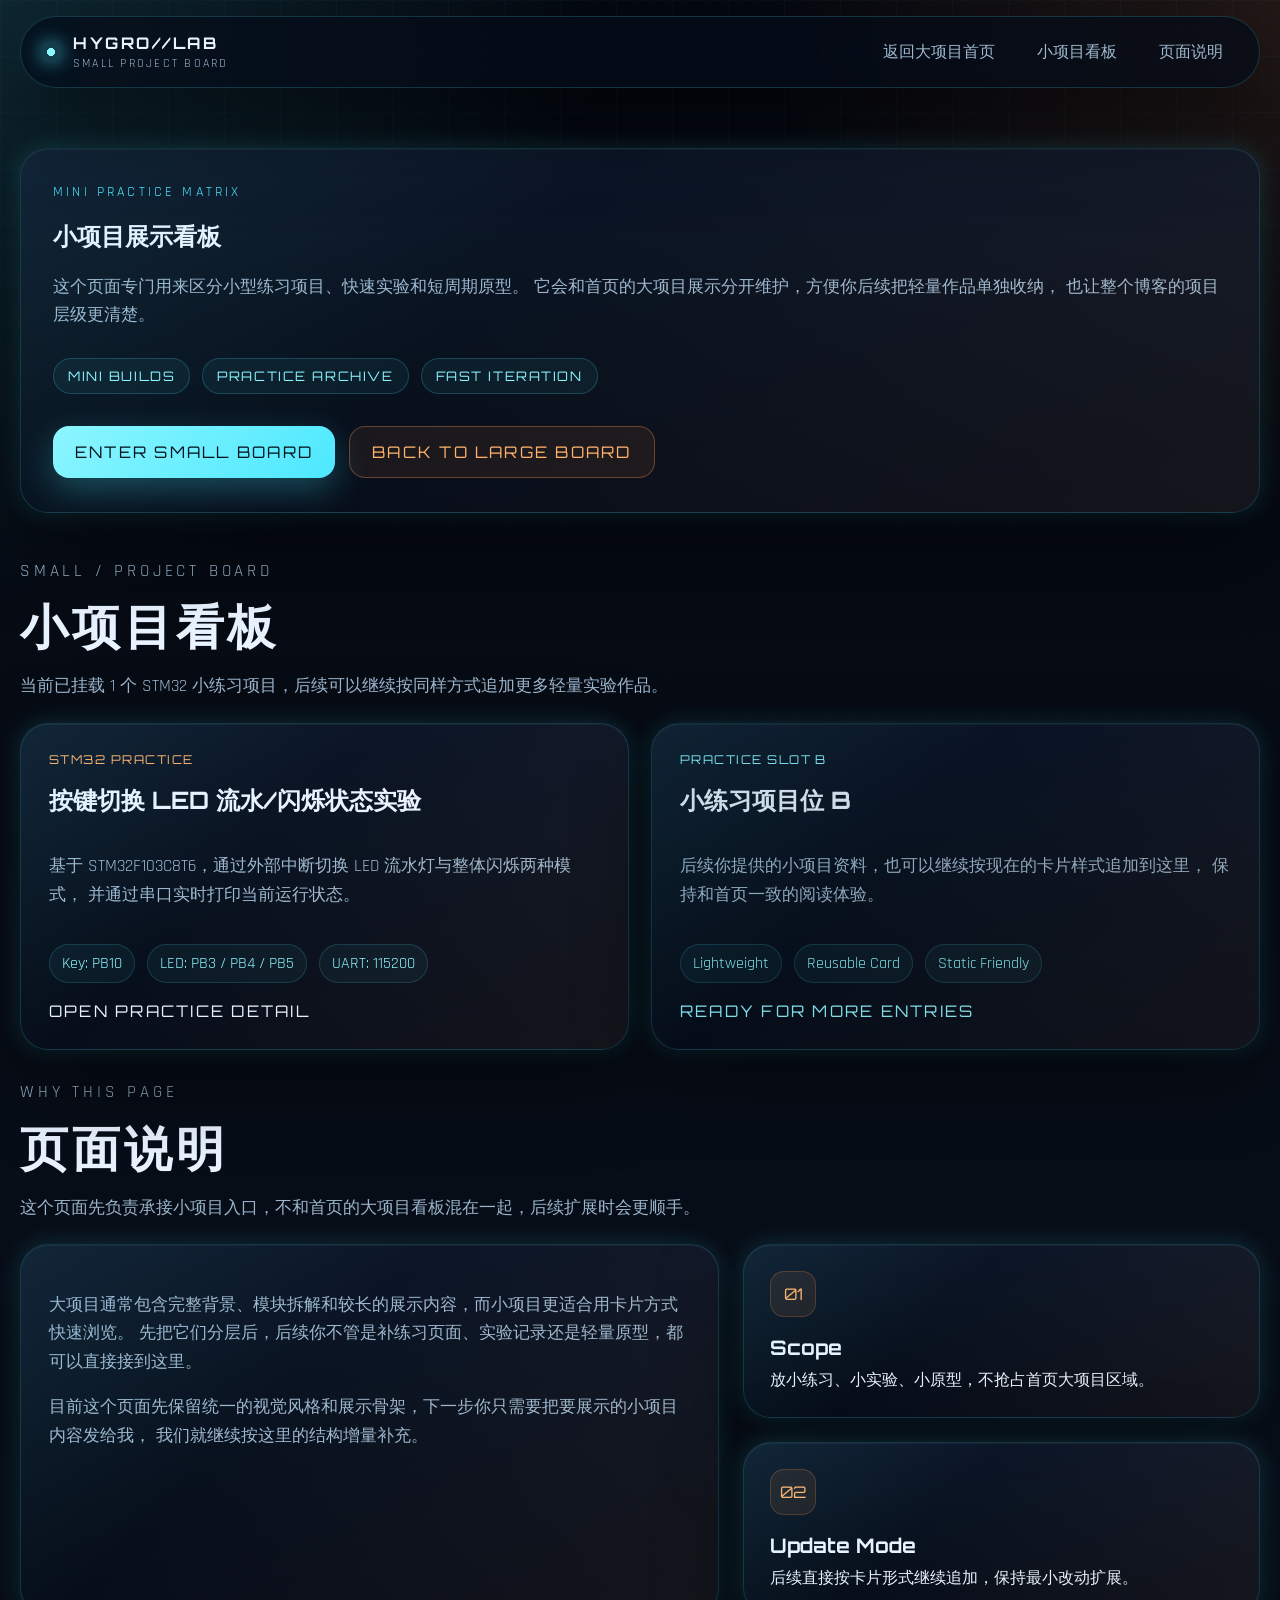
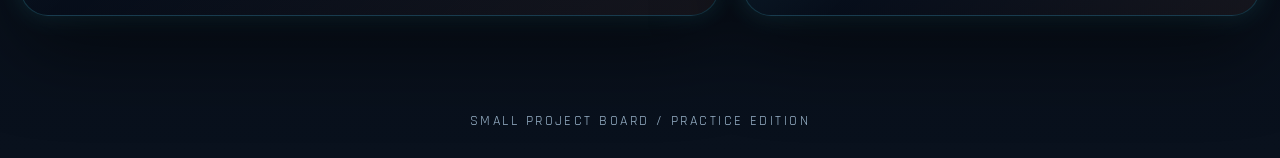
==== small-projects.html @ 7ac25c99 "test: add stm32 led project page and update small project board" ====
<!DOCTYPE html>
<html lang="zh-CN">
<head>
    <meta charset="UTF-8">
    <meta name="viewport" content="width=device-width, initial-scale=1.0">
    <meta name="description" content="小项目展示看板，用于归档练习项目、轻量实验和快速原型。">
    <title>Personal Project Blog | Small Projects</title>
    <link rel="preconnect" href="https://fonts.googleapis.com">
    <link rel="preconnect" href="https://fonts.gstatic.com" crossorigin>
    <link href="https://fonts.googleapis.com/css2?family=Orbitron:wght@500;700;800&family=Rajdhani:wght@400;500;600;700&display=swap" rel="stylesheet">
    <link rel="stylesheet" href="style.css">
</head>
<body>
    <div class="page-noise"></div>
    <div class="page-grid"></div>

    <header class="site-header">
        <a class="brand" href="index.html#home">
            <span class="brand-mark"></span>
            <span class="brand-text">
                <strong>HYGRO//LAB</strong>
                <small>Small Project Board</small>
            </span>
        </a>

        <nav class="site-nav" aria-label="小项目导航">
            <a href="index.html#home">返回大项目首页</a>
            <a href="#small-projects-board">小项目看板</a>
            <a href="#about-small">页面说明</a>
        </nav>
    </header>

    <main>
        <section class="home-hero section-shell" id="small-home">
            <div class="panel home-hero-panel">
                <p class="eyebrow">MINI PRACTICE MATRIX</p>
                <h1>小项目展示看板</h1>
                <p class="hero-text">
                    这个页面专门用来区分小型练习项目、快速实验和短周期原型。
                    它会和首页的大项目展示分开维护，方便你后续把轻量作品单独收纳，
                    也让整个博客的项目层级更清楚。
                </p>

                <div class="hero-tags">
                    <span>Mini Builds</span>
                    <span>Practice Archive</span>
                    <span>Fast Iteration</span>
                </div>

                <div class="hero-actions">
                    <a class="primary-link" href="#small-projects-board">ENTER SMALL BOARD</a>
                    <a class="secondary-link" href="index.html#large-projects">BACK TO LARGE BOARD</a>
                </div>
            </div>
        </section>

        <section class="section-shell board-section" id="small-projects-board">
            <div class="section-heading">
                <p class="eyebrow">SMALL / PROJECT BOARD</p>
                <h2>小项目看板</h2>
                <p>当前已挂载 1 个 STM32 小练习项目，后续可以继续按同样方式追加更多轻量实验作品。</p>
            </div>

            <div class="project-board multi-board">
                <a class="project-card" href="project-stm32f103-led-mode-switch.html">
                    <span class="card-badge">STM32 PRACTICE</span>
                    <h3>按键切换 LED 流水/闪烁状态实验</h3>
                    <p>
                        基于 STM32F103C8T6，通过外部中断切换 LED 流水灯与整体闪烁两种模式，
                        并通过串口实时打印当前运行状态。
                    </p>

                    <ul class="card-meta">
                        <li>Key: PB10</li>
                        <li>LED: PB3 / PB4 / PB5</li>
                        <li>UART: 115200</li>
                    </ul>

                    <span class="card-link">OPEN PRACTICE DETAIL</span>
                </a>

                <article class="project-card project-card-placeholder">
                    <span class="card-badge">PRACTICE SLOT B</span>
                    <h3>小练习项目位 B</h3>
                    <p>
                        后续你提供的小项目资料，也可以继续按现在的卡片样式追加到这里，
                        保持和首页一致的阅读体验。
                    </p>

                    <ul class="card-meta">
                        <li>Lightweight</li>
                        <li>Reusable Card</li>
                        <li>Static Friendly</li>
                    </ul>

                    <span class="card-link">READY FOR MORE ENTRIES</span>
                </article>
            </div>
        </section>

        <section class="section-shell" id="about-small">
            <div class="section-heading">
                <p class="eyebrow">WHY THIS PAGE</p>
                <h2>页面说明</h2>
                <p>这个页面先负责承接小项目入口，不和首页的大项目看板混在一起，后续扩展时会更顺手。</p>
            </div>

            <div class="about-layout">
                <article class="about-card panel">
                    <p>
                        大项目通常包含完整背景、模块拆解和较长的展示内容，而小项目更适合用卡片方式快速浏览。
                        先把它们分层后，后续你不管是补练习页面、实验记录还是轻量原型，都可以直接接到这里。
                    </p>
                    <p>
                        目前这个页面先保留统一的视觉风格和展示骨架，下一步你只需要把要展示的小项目内容发给我，
                        我们就继续按这里的结构增量补充。
                    </p>
                </article>

                <div class="about-side-grid">
                    <article class="panel mini-info-card">
                        <span class="architecture-id">01</span>
                        <h3>Scope</h3>
                        <p>放小练习、小实验、小原型，不抢占首页大项目区域。</p>
                    </article>

                    <article class="panel mini-info-card">
                        <span class="architecture-id">02</span>
                        <h3>Update Mode</h3>
                        <p>后续直接按卡片形式继续追加，保持最小改动扩展。</p>
                    </article>
                </div>
            </div>
        </section>
    </main>

    <footer class="site-footer">
        <p>SMALL PROJECT BOARD / PRACTICE EDITION</p>
    </footer>
</body>
</html>
---- style.css ----
:root {
    --bg: #060b14;
    --bg-soft: #0b1220;
    --panel: rgba(8, 17, 31, 0.82);
    --panel-strong: rgba(6, 13, 25, 0.94);
    --line: rgba(86, 233, 255, 0.18);
    --line-strong: rgba(86, 233, 255, 0.45);
    --cyan: #4de8ff;
    --cyan-strong: #8cf6ff;
    --orange: #ff8c42;
    --orange-soft: #ffb26b;
    --green: #72ff85;
    --text: #e9f3ff;
    --muted: #9eb8cf;
    --danger: #ff6178;
    --shadow-lg: 0 32px 80px rgba(0, 0, 0, 0.5);
    --shadow-cyan: 0 0 24px rgba(77, 232, 255, 0.18);
    --radius-lg: 28px;
    --radius-md: 22px;
    --radius-sm: 16px;
    --max-width: 1240px;
}

* {
    box-sizing: border-box;
}

html {
    scroll-behavior: smooth;
    scroll-padding-top: 96px;
}

body {
    margin: 0;
    color: var(--text);
    font-family: "Rajdhani", sans-serif;
    background:
        radial-gradient(circle at top left, rgba(77, 232, 255, 0.14), transparent 28%),
        radial-gradient(circle at top right, rgba(255, 140, 66, 0.12), transparent 24%),
        linear-gradient(180deg, #040810 0%, #060b14 40%, #09111d 100%);
    min-height: 100vh;
    overflow-x: hidden;
}

img {
    display: block;
    width: 100%;
}

a {
    color: inherit;
    text-decoration: none;
}

.hero-text code,
.section-heading code,
.intro-copy code,
.architecture-card code,
.simulation-aside code,
.about-card code,
.mini-info-card code,
.project-card code {
    padding: 0.08em 0.45em;
    border-radius: 8px;
    border: 1px solid rgba(77, 232, 255, 0.2);
    background: rgba(77, 232, 255, 0.08);
    color: var(--cyan-strong);
    font-family: Consolas, "Courier New", monospace;
    font-size: 0.92em;
}

.page-noise,
.page-grid {
    position: fixed;
    inset: 0;
    pointer-events: none;
    z-index: -2;
}

.page-noise {
    opacity: 0.05;
    background-image:
        radial-gradient(circle at 20% 20%, rgba(255, 255, 255, 0.8) 0 0.5px, transparent 0.6px),
        radial-gradient(circle at 70% 55%, rgba(255, 255, 255, 0.5) 0 0.5px, transparent 0.6px);
    background-size: 18px 18px, 26px 26px;
}

.page-grid {
    z-index: -1;
    background-image:
        linear-gradient(rgba(77, 232, 255, 0.06) 1px, transparent 1px),
        linear-gradient(90deg, rgba(77, 232, 255, 0.06) 1px, transparent 1px);
    background-size: 56px 56px;
    mask-image: linear-gradient(180deg, rgba(0, 0, 0, 0.55), transparent 92%);
}

.site-header {
    position: sticky;
    top: 0;
    z-index: 10;
    width: min(calc(100% - 32px), var(--max-width));
    margin: 16px auto 0;
    padding: 16px 22px;
    border: 1px solid var(--line);
    border-radius: 999px;
    background: rgba(5, 12, 24, 0.72);
    backdrop-filter: blur(16px);
    box-shadow: var(--shadow-lg);
    display: flex;
    align-items: center;
    justify-content: space-between;
    gap: 20px;
}

.brand {
    display: inline-flex;
    align-items: center;
    gap: 14px;
    min-width: 0;
}

.brand-mark {
    width: 16px;
    aspect-ratio: 1;
    border-radius: 50%;
    background: radial-gradient(circle, var(--cyan-strong) 0 35%, rgba(77, 232, 255, 0.2) 36% 100%);
    box-shadow:
        0 0 18px rgba(77, 232, 255, 0.8),
        0 0 32px rgba(77, 232, 255, 0.35);
}

.brand-text {
    display: grid;
    gap: 2px;
}

.brand-text strong,
.section-heading h2,
.hero-copy h1,
.project-card h3,
.architecture-card h3,
.intro-copy h3 {
    font-family: "Orbitron", sans-serif;
}

.brand-text strong {
    font-size: 1rem;
    letter-spacing: 0.16em;
}

.brand-text small {
    color: var(--muted);
    font-size: 0.78rem;
    letter-spacing: 0.18em;
    text-transform: uppercase;
}

.site-nav {
    display: flex;
    align-items: center;
    justify-content: flex-end;
    flex-wrap: wrap;
    gap: 14px;
}

.site-nav a {
    color: var(--muted);
    font-size: 0.97rem;
    padding: 8px 14px;
    border-radius: 999px;
    transition: 180ms ease;
}

.site-nav a:hover,
.site-nav a:focus-visible {
    color: var(--text);
    background: rgba(77, 232, 255, 0.08);
    box-shadow: inset 0 0 0 1px rgba(77, 232, 255, 0.18);
}

main {
    width: min(calc(100% - 32px), var(--max-width));
    margin: 0 auto;
    padding: 32px 0 72px;
}

.section-shell {
    margin-top: 28px;
}

.panel,
.project-card,
.code-window {
    position: relative;
    overflow: hidden;
    border: 1px solid var(--line);
    border-radius: var(--radius-lg);
    background:
        linear-gradient(180deg, rgba(12, 23, 40, 0.9), rgba(6, 13, 25, 0.86)),
        rgba(8, 17, 31, 0.86);
    box-shadow: var(--shadow-lg), var(--shadow-cyan), inset 0 1px 0 rgba(255, 255, 255, 0.05);
}

.panel::before,
.project-card::before,
.code-window::before {
    content: "";
    position: absolute;
    inset: 0;
    background: linear-gradient(135deg, rgba(77, 232, 255, 0.08), transparent 38%, rgba(255, 140, 66, 0.06));
    pointer-events: none;
}

.hero {
    display: grid;
    grid-template-columns: minmax(0, 1.15fr) minmax(340px, 0.85fr);
    gap: 24px;
    align-items: stretch;
}

.home-hero {
    display: block;
}

.home-hero-panel {
    padding: 34px 32px;
}

.hero-copy,
.live-panel,
.data-panel,
.intro-copy,
.architecture-card,
.simulation-frame,
.simulation-aside,
.about-card {
    padding: 28px;
}

.eyebrow {
    margin: 0 0 10px;
    color: var(--cyan);
    font-size: 0.9rem;
    letter-spacing: 0.22em;
    text-transform: uppercase;
}

.hero-copy h1 {
    margin: 0;
    font-size: clamp(2.8rem, 6vw, 4.8rem);
    line-height: 0.96;
    letter-spacing: 0.04em;
}

.hero-text,
.section-heading p,
.intro-copy p,
.architecture-card p,
.simulation-aside p,
.about-card p,
.project-card p,
.simulation-frame figcaption {
    color: var(--muted);
    font-size: 1.08rem;
    line-height: 1.65;
}

.hero-tags {
    display: flex;
    flex-wrap: wrap;
    gap: 12px;
    margin-top: 28px;
}

.hero-tags span,
.card-badge,
.panel-code {
    font-family: "Orbitron", sans-serif;
    letter-spacing: 0.12em;
    text-transform: uppercase;
}

.hero-tags span {
    padding: 9px 14px;
    border: 1px solid rgba(77, 232, 255, 0.2);
    border-radius: 999px;
    background: rgba(77, 232, 255, 0.06);
    color: var(--cyan-strong);
    font-size: 0.82rem;
}

.hero-actions {
    display: flex;
    flex-wrap: wrap;
    gap: 14px;
    margin-top: 32px;
}

.primary-link,
.secondary-link,
.sim-button {
    position: relative;
    display: inline-flex;
    align-items: center;
    justify-content: center;
    gap: 10px;
    min-height: 52px;
    padding: 0 22px;
    border-radius: 16px;
    font-family: "Orbitron", sans-serif;
    letter-spacing: 0.14em;
    text-transform: uppercase;
    transition: transform 180ms ease, box-shadow 180ms ease, border-color 180ms ease;
}

.primary-link,
.sim-button {
    color: #03141e;
    background: linear-gradient(135deg, var(--cyan-strong), var(--cyan));
    box-shadow: 0 12px 34px rgba(77, 232, 255, 0.28);
}

.secondary-link {
    border: 1px solid rgba(255, 140, 66, 0.35);
    background: rgba(255, 140, 66, 0.08);
    color: var(--orange-soft);
}

.primary-link:hover,
.primary-link:focus-visible,
.secondary-link:hover,
.secondary-link:focus-visible,
.sim-button:hover,
.sim-button:focus-visible {
    transform: translateY(-2px);
}

.sim-button::before {
    content: "";
    position: absolute;
    inset: 1px;
    border-radius: inherit;
    background: linear-gradient(90deg, transparent, rgba(255, 255, 255, 0.55), transparent);
    transform: translateX(-120%);
    animation: scan-button 3s linear infinite;
}

.sim-button:active {
    transform: translateY(1px) scale(0.98);
    box-shadow:
        0 0 0 1px rgba(77, 232, 255, 0.65),
        0 0 32px rgba(77, 232, 255, 0.48),
        0 0 56px rgba(77, 232, 255, 0.22);
}

.sim-button span {
    position: relative;
    z-index: 1;
}

.telemetry-stack {
    display: grid;
    gap: 24px;
}

.live-panel {
    min-height: 200px;
}

.panel-head,
.signal-list li,
.window-bar {
    display: flex;
    align-items: center;
    justify-content: space-between;
    gap: 16px;
}

.panel-title {
    font-family: "Orbitron", sans-serif;
    font-size: 0.92rem;
    letter-spacing: 0.18em;
    color: var(--text);
}

.panel-code {
    color: var(--orange-soft);
    font-size: 0.75rem;
}

.live-chip {
    display: inline-flex;
    align-items: center;
    gap: 12px;
    margin-top: 22px;
    padding: 14px 18px;
    border-radius: 999px;
    border: 1px solid rgba(114, 255, 133, 0.28);
    background: rgba(114, 255, 133, 0.08);
    color: #caffd0;
    font-family: "Orbitron", sans-serif;
    letter-spacing: 0.16em;
}

.live-dot {
    width: 14px;
    aspect-ratio: 1;
    border-radius: 50%;
    background: var(--green);
    box-shadow:
        0 0 12px rgba(114, 255, 133, 0.9),
        0 0 28px rgba(114, 255, 133, 0.5);
    animation: pulse-live 1.8s ease-in-out infinite;
}

.signal-list {
    list-style: none;
    padding: 0;
    margin: 26px 0 0;
}

.signal-list li {
    padding: 12px 0;
    border-bottom: 1px solid rgba(255, 255, 255, 0.06);
    color: var(--muted);
    font-size: 1rem;
}

.signal-list strong {
    color: var(--text);
    font-size: 1.04rem;
}

.telemetry-grid {
    display: grid;
    grid-template-columns: repeat(2, minmax(0, 1fr));
    gap: 24px;
}

.data-panel {
    min-height: 340px;
}

.gauge {
    position: relative;
    margin-top: 22px;
    height: 230px;
}

.gauge-arc,
.gauge-cutout {
    position: absolute;
    left: 50%;
    transform: translateX(-50%);
    border-radius: 999px 999px 0 0;
}

.gauge-arc {
    bottom: 24px;
    width: 240px;
    height: 120px;
    background:
        conic-gradient(from 180deg,
        rgba(255, 140, 66, 0.96) 0deg 48deg,
        rgba(255, 194, 104, 0.96) 48deg 82deg,
        rgba(77, 232, 255, 0.96) 82deg 180deg);
    box-shadow: 0 0 24px rgba(77, 232, 255, 0.18);
}

.gauge-cutout {
    bottom: 39px;
    width: 188px;
    height: 94px;
    background: linear-gradient(180deg, #0a1323, #030812);
}

.gauge-needle {
    position: absolute;
    left: 50%;
    bottom: 24px;
    width: 110px;
    height: 4px;
    border-radius: 999px;
    background: linear-gradient(90deg, rgba(255, 255, 255, 0.04), var(--cyan-strong));
    transform-origin: 0 50%;
    transform: rotate(-180deg);
    animation: gauge-sweep 1.6s cubic-bezier(0.2, 0.85, 0.22, 1) forwards;
    box-shadow: 0 0 22px rgba(77, 232, 255, 0.42);
}

.gauge-core {
    position: absolute;
    left: 50%;
    bottom: 18px;
    width: 22px;
    aspect-ratio: 1;
    border-radius: 50%;
    transform: translateX(-50%);
    background: radial-gradient(circle, var(--cyan-strong) 0 28%, #0d1b30 30% 100%);
    border: 2px solid rgba(77, 232, 255, 0.35);
    box-shadow: 0 0 18px rgba(77, 232, 255, 0.3);
}

.gauge-ticks span {
    position: absolute;
    left: 50%;
    bottom: 24px;
    width: 2px;
    height: 18px;
    background: rgba(233, 243, 255, 0.5);
    transform-origin: 50% 96px;
    transform:
        translateX(-50%)
        rotate(calc(-90deg + (var(--tick) * 18deg)))
        translateY(-96px);
}

.gauge-label {
    position: absolute;
    bottom: 0;
    color: var(--muted);
    font-size: 0.96rem;
}

.gauge-left {
    left: 10px;
}

.gauge-center {
    left: 50%;
    transform: translateX(-50%);
    color: var(--cyan-strong);
    font-family: "Orbitron", sans-serif;
}

.gauge-right {
    right: 8px;
}

.water-ball {
    position: relative;
    width: min(220px, 100%);
    aspect-ratio: 1;
    margin: 26px auto 0;
    border-radius: 50%;
    overflow: hidden;
    border: 1px solid rgba(77, 232, 255, 0.28);
    background:
        radial-gradient(circle at 50% 24%, rgba(255, 255, 255, 0.22), transparent 28%),
        linear-gradient(180deg, rgba(255, 255, 255, 0.08), rgba(77, 232, 255, 0.03));
    box-shadow:
        inset 0 0 30px rgba(77, 232, 255, 0.12),
        0 0 28px rgba(77, 232, 255, 0.12);
}

.water-fill {
    position: absolute;
    inset: auto 0 0;
    height: 65%;
    background: linear-gradient(180deg, rgba(77, 232, 255, 0.86), rgba(13, 118, 161, 0.92));
}

.wave {
    position: absolute;
    left: -10%;
    width: 120%;
    height: 54px;
    background: rgba(255, 255, 255, 0.35);
    border-radius: 44%;
}

.wave-a {
    top: -24px;
    opacity: 0.75;
    animation: wave-shift 5.8s linear infinite;
}

.wave-b {
    top: -18px;
    opacity: 0.4;
    animation: wave-shift 7.2s linear infinite reverse;
}

.wave-c {
    top: -8px;
    opacity: 0.24;
    animation: wave-rise 6.4s ease-in-out infinite;
}

.water-content {
    position: absolute;
    inset: 0;
    z-index: 1;
    display: grid;
    place-items: center;
    text-align: center;
}

.water-content strong {
    display: block;
    font-family: "Orbitron", sans-serif;
    font-size: 2.5rem;
    letter-spacing: 0.08em;
}

.water-content span {
    color: var(--muted);
    font-size: 1rem;
    letter-spacing: 0.08em;
}

.section-heading {
    margin-bottom: 22px;
}

.section-heading h2 {
    margin: 0;
    font-size: clamp(2rem, 4vw, 3rem);
    letter-spacing: 0.08em;
}

.section-heading p:last-child {
    max-width: 740px;
    margin: 12px 0 0;
}

.board-section {
    padding-top: 16px;
}

.project-board {
    display: grid;
    grid-template-columns: repeat(1, minmax(0, 1fr));
    gap: 22px;
}

.multi-board {
    grid-template-columns: repeat(2, minmax(0, 1fr));
}

.project-card {
    display: grid;
    gap: 18px;
    padding: 28px;
    transition: transform 180ms ease, border-color 180ms ease, box-shadow 180ms ease;
}

.project-card:hover,
.project-card:focus-visible {
    transform: translateY(-4px);
    border-color: var(--line-strong);
    box-shadow: var(--shadow-lg), 0 0 30px rgba(77, 232, 255, 0.2);
}

.project-card-placeholder {
    opacity: 0.9;
}

.project-card-placeholder .card-badge,
.project-card-placeholder .card-link {
    color: var(--cyan-strong);
}

.card-badge {
    color: var(--orange-soft);
    font-size: 0.76rem;
}

.project-card h3,
.intro-copy h3,
.architecture-card h3 {
    margin: 0;
    font-size: 1.5rem;
}

.card-meta,
.simulation-points {
    list-style: none;
    padding: 0;
    margin: 0;
}

.card-meta {
    display: flex;
    flex-wrap: wrap;
    gap: 12px;
}

.card-meta li,
.simulation-points li {
    color: var(--cyan-strong);
    border: 1px solid rgba(77, 232, 255, 0.16);
    background: rgba(77, 232, 255, 0.05);
}

.card-meta li {
    padding: 8px 12px;
    border-radius: 999px;
}

.card-link {
    color: var(--text);
    font-family: "Orbitron", sans-serif;
    letter-spacing: 0.14em;
}

.intro-layout {
    display: grid;
    grid-template-columns: minmax(0, 0.95fr) minmax(0, 1.05fr);
    gap: 24px;
}

.architecture-grid {
    display: grid;
    grid-template-columns: repeat(2, minmax(0, 1fr));
    gap: 24px;
}

.architecture-id {
    display: inline-flex;
    align-items: center;
    justify-content: center;
    width: 46px;
    aspect-ratio: 1;
    border-radius: 14px;
    font-family: "Orbitron", sans-serif;
    color: var(--orange-soft);
    background: rgba(255, 140, 66, 0.09);
    border: 1px solid rgba(255, 140, 66, 0.22);
}

.simulation-layout {
    display: grid;
    grid-template-columns: minmax(0, 1.2fr) minmax(320px, 0.8fr);
    gap: 24px;
}

.simulation-frame img {
    border-radius: 20px;
    border: 1px solid rgba(77, 232, 255, 0.14);
}

.simulation-frame video {
    display: block;
    width: 100%;
    border-radius: 20px;
    border: 1px solid rgba(77, 232, 255, 0.14);
    background: #02060d;
}

.simulation-frame figcaption {
    margin-top: 18px;
}

.simulation-points {
    margin: 24px 0 28px;
    display: grid;
    gap: 12px;
}

.simulation-points li {
    padding: 12px 14px;
    border-radius: 14px;
    color: var(--text);
}

.code-grid {
    display: grid;
    grid-template-columns: repeat(2, minmax(0, 1fr));
    gap: 24px;
}

.code-window {
    background:
        linear-gradient(180deg, rgba(11, 17, 28, 0.98), rgba(2, 7, 14, 0.96)),
        var(--panel-strong);
}

.code-window.wide {
    grid-column: 1 / -1;
}

.window-bar {
    padding: 16px 18px;
    border-bottom: 1px solid rgba(255, 255, 255, 0.06);
    background: rgba(255, 255, 255, 0.02);
}

.window-dots {
    display: inline-flex;
    gap: 8px;
}

.window-dots i {
    width: 12px;
    aspect-ratio: 1;
    border-radius: 50%;
}

.window-dots i:nth-child(1) {
    background: #ff5f57;
}

.window-dots i:nth-child(2) {
    background: #febc2e;
}

.window-dots i:nth-child(3) {
    background: #28c840;
}

.window-title {
    color: var(--muted);
    font-family: "Orbitron", sans-serif;
    font-size: 0.86rem;
    letter-spacing: 0.14em;
}

.code-window pre {
    margin: 0;
    padding: 22px 24px 26px;
    overflow-x: auto;
    font-size: 0.98rem;
    line-height: 1.7;
    color: #eaf3ff;
}

.code-window code {
    font-family: Consolas, "Courier New", monospace;
}

.token.preprocessor,
.token.keyword {
    color: #ff8d82;
}

.token.string {
    color: #ecc48d;
}

.token.type {
    color: #5de4ff;
}

.token.function {
    color: #80ffb3;
}

.token.comment {
    color: #68839a;
}

.token.number {
    color: #ffbf6d;
}

.about-card {
    max-width: 920px;
}

.about-layout {
    display: grid;
    grid-template-columns: minmax(0, 1.15fr) minmax(280px, 0.85fr);
    gap: 24px;
    align-items: stretch;
}

.about-side-grid {
    display: grid;
    gap: 24px;
}

.mini-info-card {
    padding: 26px;
}

.mini-info-card h3 {
    margin: 18px 0 10px;
    font-family: "Orbitron", sans-serif;
    font-size: 1.25rem;
}

.mini-info-card p {
    margin: 0;
}

.site-footer {
    width: min(calc(100% - 32px), var(--max-width));
    margin: 0 auto 28px;
    padding-top: 10px;
    color: var(--muted);
    text-align: center;
    letter-spacing: 0.18em;
    text-transform: uppercase;
    font-size: 0.85rem;
}

@keyframes gauge-sweep {
    0% {
        transform: rotate(-180deg);
    }
    70% {
        transform: rotate(-18deg);
    }
    100% {
        transform: rotate(-32deg);
    }
}

@keyframes wave-shift {
    0% {
        transform: translateX(0) translateY(0);
    }
    50% {
        transform: translateX(-12%) translateY(4px);
    }
    100% {
        transform: translateX(0) translateY(0);
    }
}

@keyframes wave-rise {
    0%,
    100% {
        transform: translateX(-4%) translateY(0);
    }
    50% {
        transform: translateX(-10%) translateY(6px);
    }
}

@keyframes pulse-live {
    0%,
    100% {
        opacity: 0.85;
        transform: scale(1);
    }
    50% {
        opacity: 1;
        transform: scale(1.08);
    }
}

@keyframes scan-button {
    0% {
        transform: translateX(-120%);
    }
    55%,
    100% {
        transform: translateX(120%);
    }
}

@media (max-width: 1100px) {
    .site-header {
        border-radius: 28px;
        align-items: flex-start;
        flex-direction: column;
    }

    .site-nav {
        justify-content: flex-start;
    }

    .hero,
    .intro-layout,
    .about-layout,
    .simulation-layout,
    .code-grid {
        grid-template-columns: 1fr;
    }

    .code-window.wide {
        grid-column: auto;
    }
}

@media (max-width: 820px) {
    main,
    .site-header,
    .site-footer {
        width: min(calc(100% - 20px), var(--max-width));
    }

    .hero-copy,
    .live-panel,
    .data-panel,
    .intro-copy,
    .architecture-card,
    .simulation-frame,
    .simulation-aside,
    .about-card {
        padding: 22px;
    }

    .telemetry-grid,
    .architecture-grid,
    .multi-board {
        grid-template-columns: 1fr;
    }

    .hero-copy h1 {
        font-size: clamp(2.2rem, 12vw, 3.6rem);
    }

    .gauge {
        height: 212px;
    }
}

@media (max-width: 560px) {
    .site-nav {
        gap: 8px;
    }

    .site-nav a {
        padding: 8px 10px;
        font-size: 0.9rem;
    }

    .hero-actions {
        flex-direction: column;
    }

    .primary-link,
    .secondary-link,
    .sim-button {
        width: 100%;
    }

    .gauge-arc {
        width: 220px;
        height: 110px;
    }

    .gauge-cutout {
        width: 176px;
        height: 88px;
    }

    .gauge-needle {
        width: 100px;
    }
}

@media (prefers-reduced-motion: reduce) {
    html {
        scroll-behavior: auto;
    }

    *,
    *::before,
    *::after {
        animation-duration: 0.01ms !important;
        animation-iteration-count: 1 !important;
        transition-duration: 0.01ms !important;
    }
}
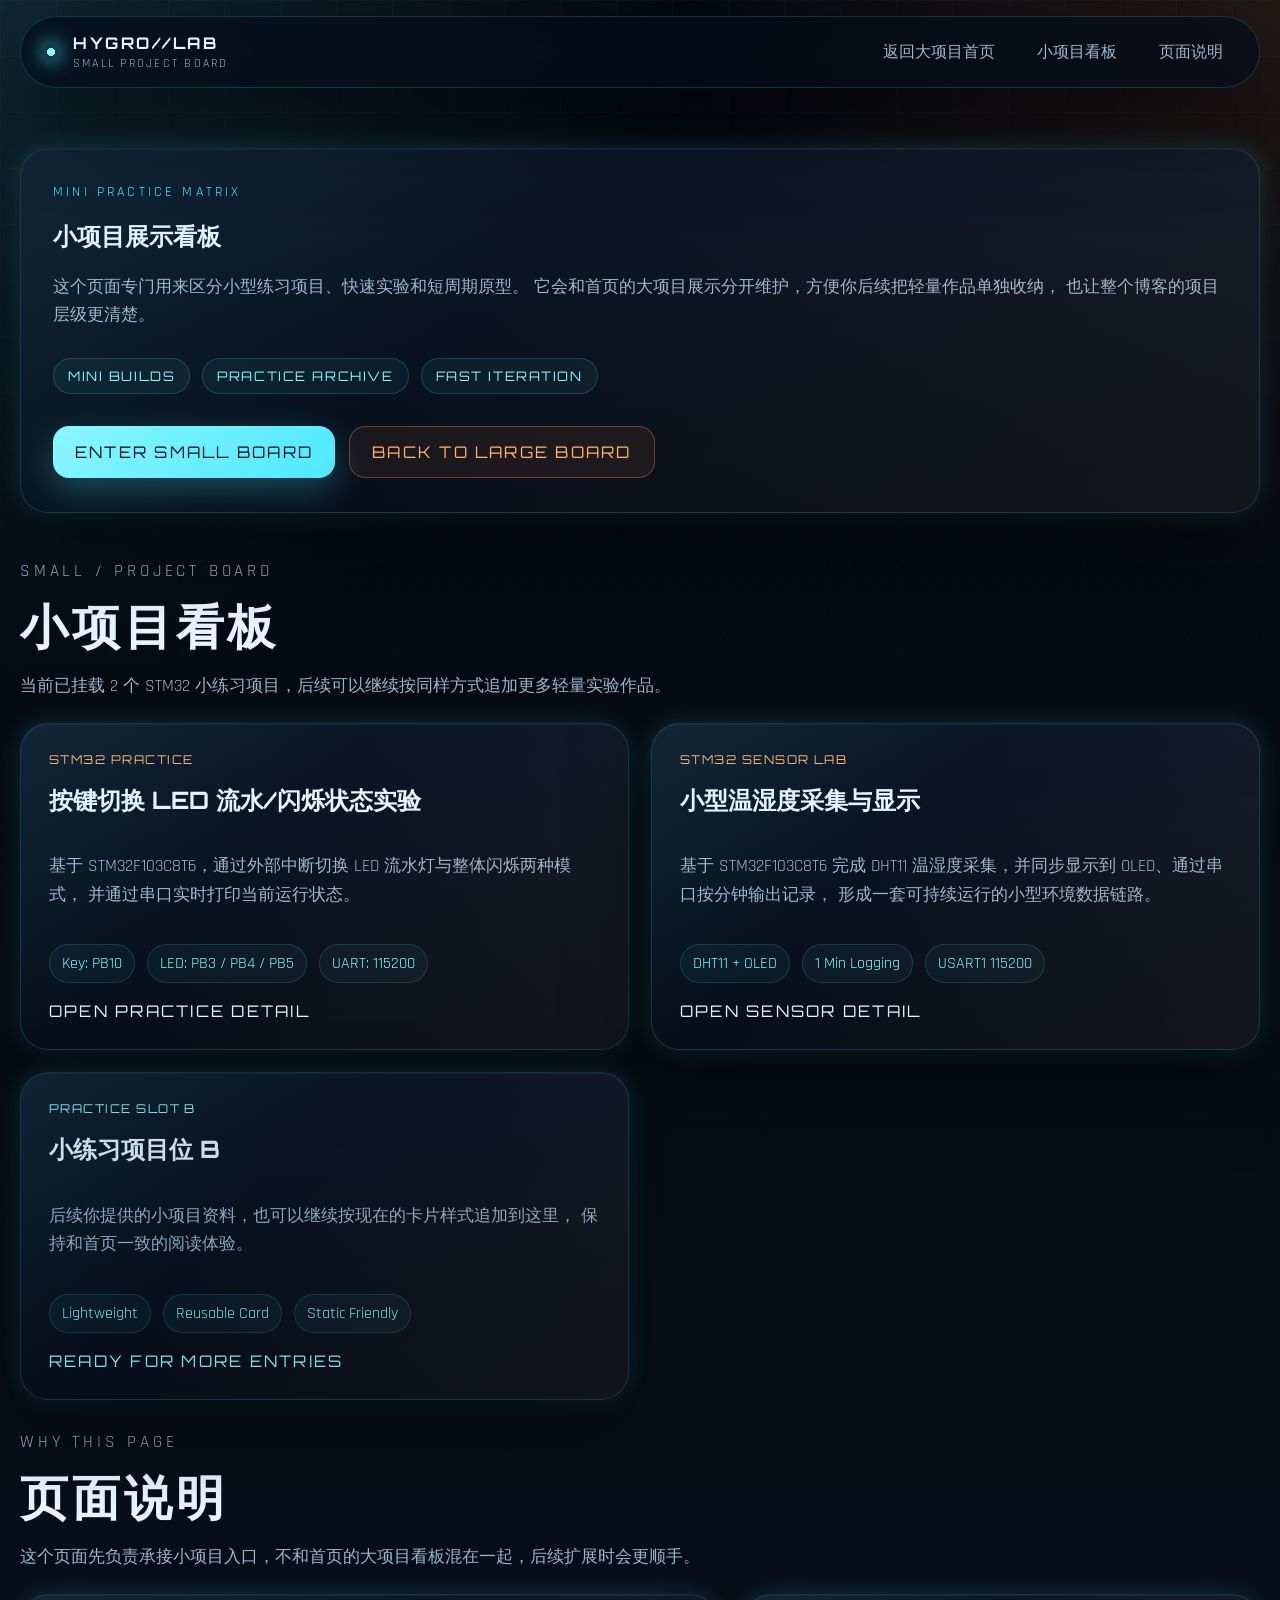
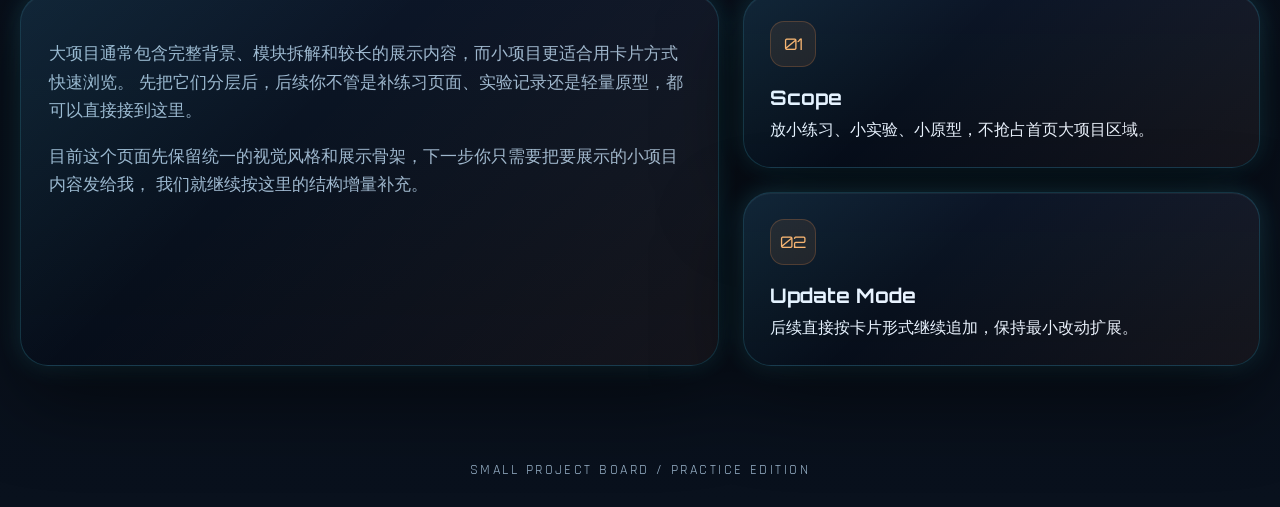
==== commit 188fb137: "update:" ====
--- a/small-projects.html
+++ b/small-projects.html
@@ -58,7 +58,7 @@
             <div class="section-heading">
                 <p class="eyebrow">SMALL / PROJECT BOARD</p>
                 <h2>小项目看板</h2>
-                <p>当前已挂载 1 个 STM32 小练习项目，后续可以继续按同样方式追加更多轻量实验作品。</p>
+                <p>当前已挂载 2 个 STM32 小练习项目，后续可以继续按同样方式追加更多轻量实验作品。</p>
             </div>
 
             <div class="project-board multi-board">
@@ -77,6 +77,23 @@
                     </ul>
 
                     <span class="card-link">OPEN PRACTICE DETAIL</span>
+                </a>
+
+                <a class="project-card" href="project-stm32f103-dht11-oled-uart.html">
+                    <span class="card-badge">STM32 SENSOR LAB</span>
+                    <h3>小型温湿度采集与显示</h3>
+                    <p>
+                        基于 STM32F103C8T6 完成 DHT11 温湿度采集，并同步显示到 OLED、通过串口按分钟输出记录，
+                        形成一套可持续运行的小型环境数据链路。
+                    </p>
+
+                    <ul class="card-meta">
+                        <li>DHT11 + OLED</li>
+                        <li>1 Min Logging</li>
+                        <li>USART1 115200</li>
+                    </ul>
+
+                    <span class="card-link">OPEN SENSOR DETAIL</span>
                 </a>
 
                 <article class="project-card project-card-placeholder">
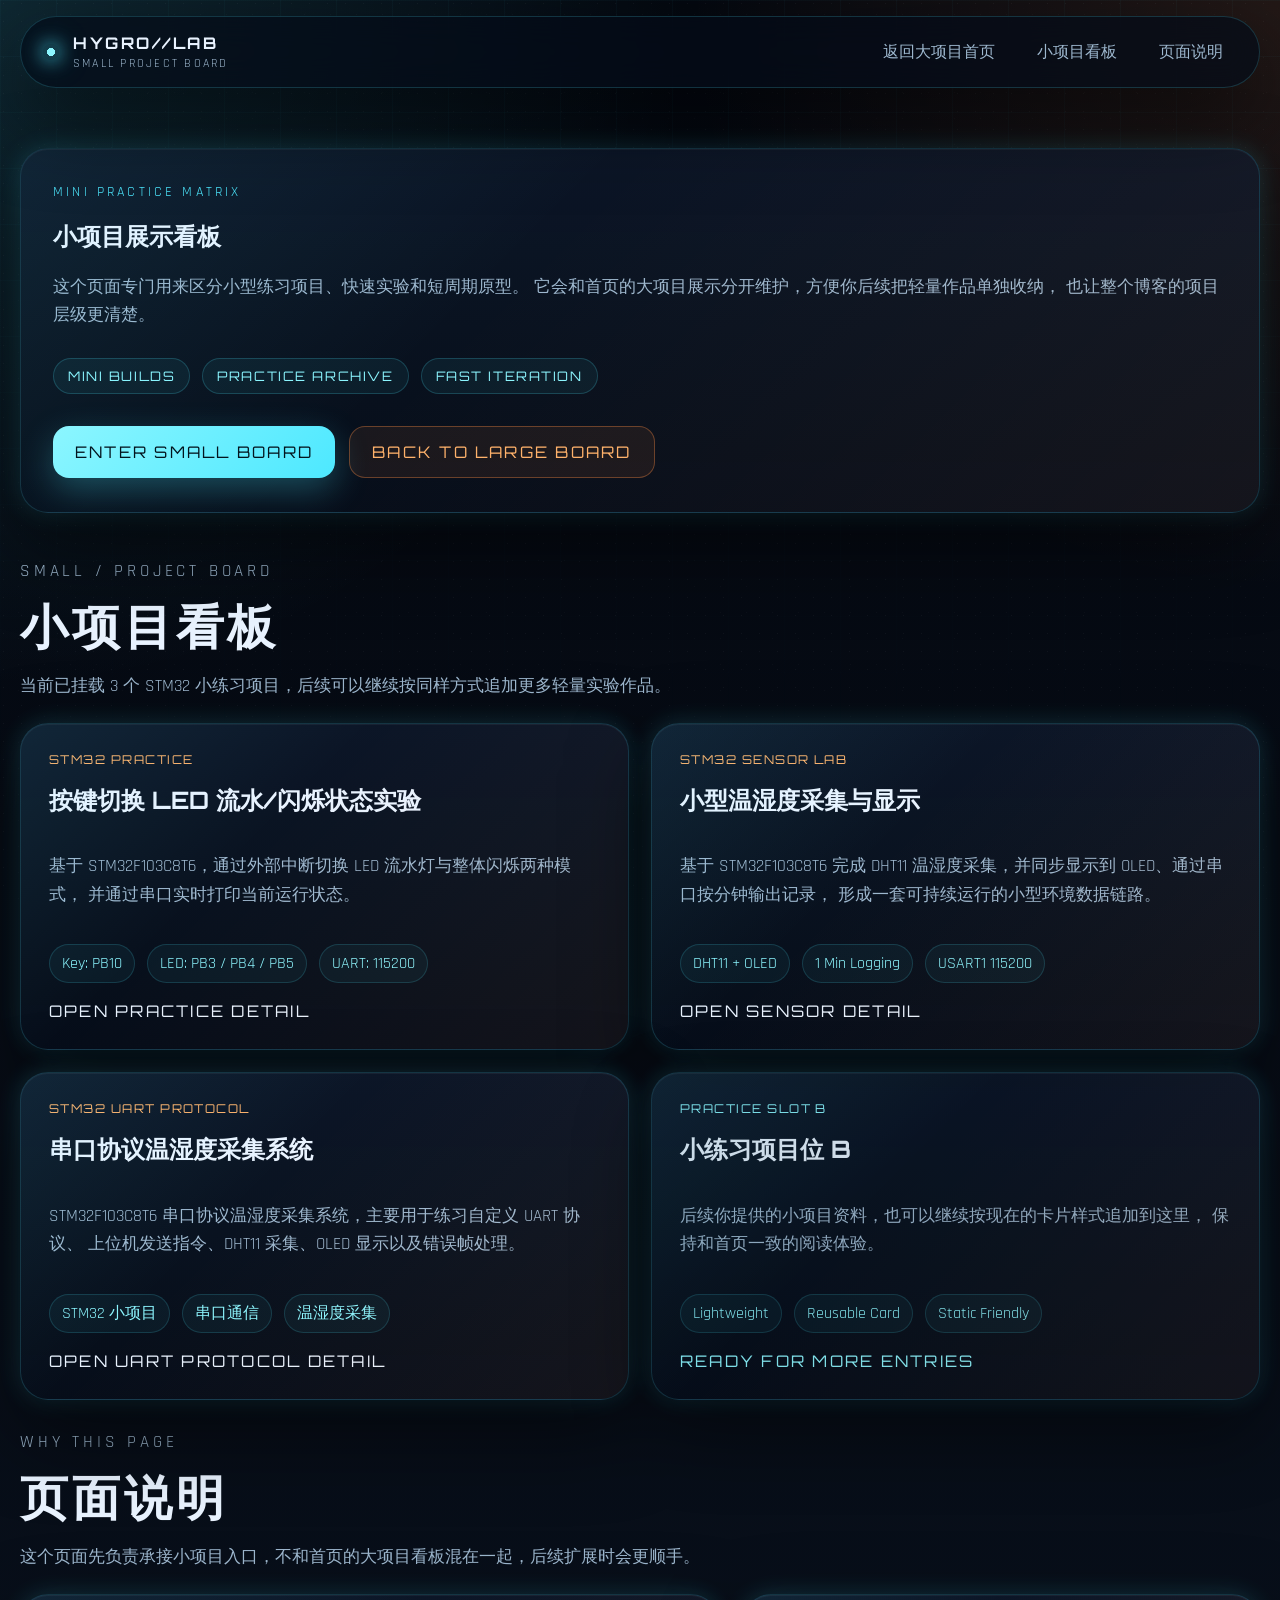
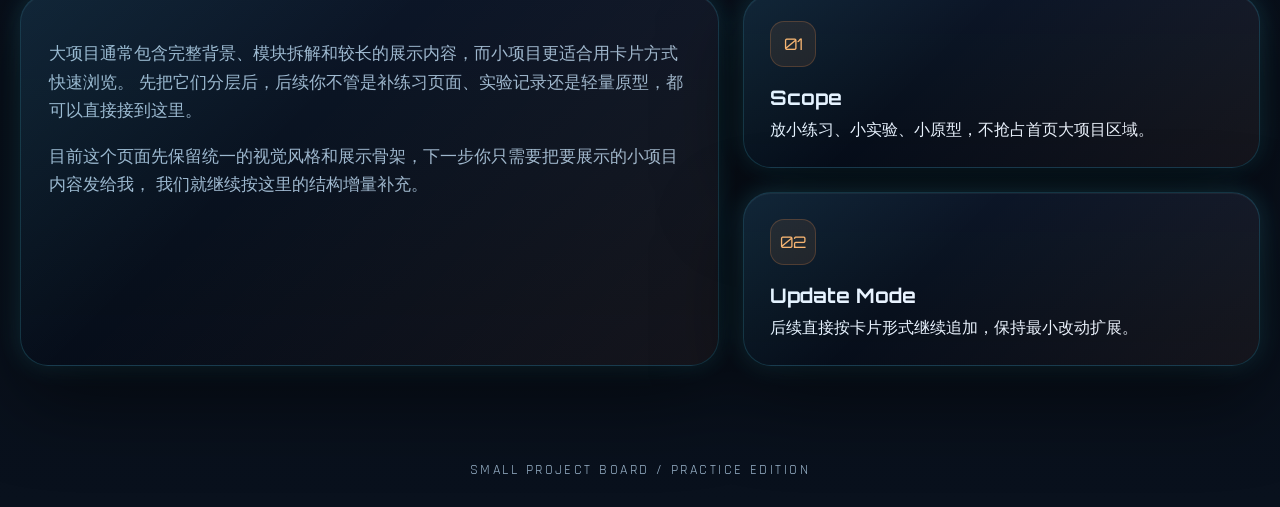
==== commit a6a64d59: "update:" ====
--- a/small-projects.html
+++ b/small-projects.html
@@ -58,7 +58,7 @@
             <div class="section-heading">
                 <p class="eyebrow">SMALL / PROJECT BOARD</p>
                 <h2>小项目看板</h2>
-                <p>当前已挂载 2 个 STM32 小练习项目，后续可以继续按同样方式追加更多轻量实验作品。</p>
+                <p>当前已挂载 3 个 STM32 小练习项目，后续可以继续按同样方式追加更多轻量实验作品。</p>
             </div>
 
             <div class="project-board multi-board">
@@ -94,6 +94,23 @@
                     </ul>
 
                     <span class="card-link">OPEN SENSOR DETAIL</span>
+                </a>
+
+                <a class="project-card" href="project-stm32f103-uart-dht11-oled.html">
+                    <span class="card-badge">STM32 UART PROTOCOL</span>
+                    <h3>串口协议温湿度采集系统</h3>
+                    <p>
+                        STM32F103C8T6 串口协议温湿度采集系统，主要用于练习自定义 UART 协议、
+                        上位机发送指令、DHT11 采集、OLED 显示以及错误帧处理。
+                    </p>
+
+                    <ul class="card-meta">
+                        <li>STM32 小项目</li>
+                        <li>串口通信</li>
+                        <li>温湿度采集</li>
+                    </ul>
+
+                    <span class="card-link">OPEN UART PROTOCOL DETAIL</span>
                 </a>
 
                 <article class="project-card project-card-placeholder">
